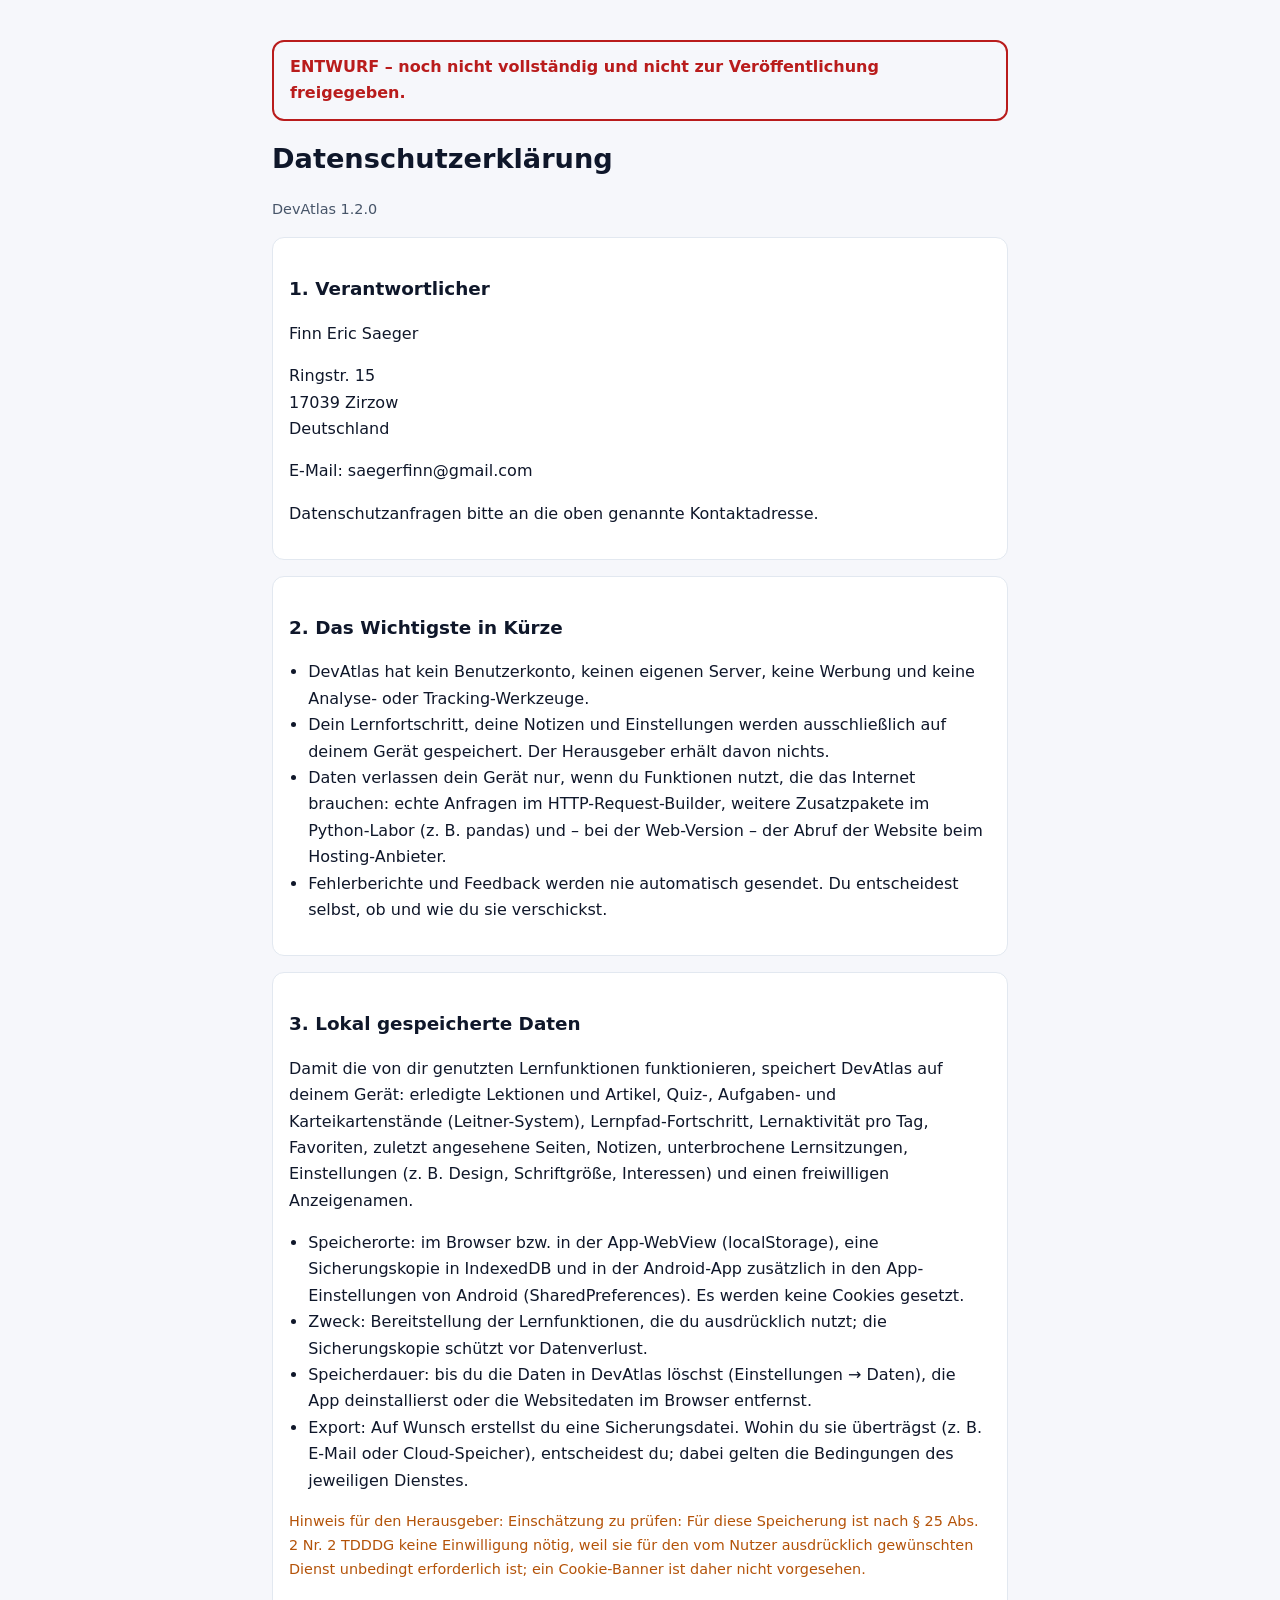
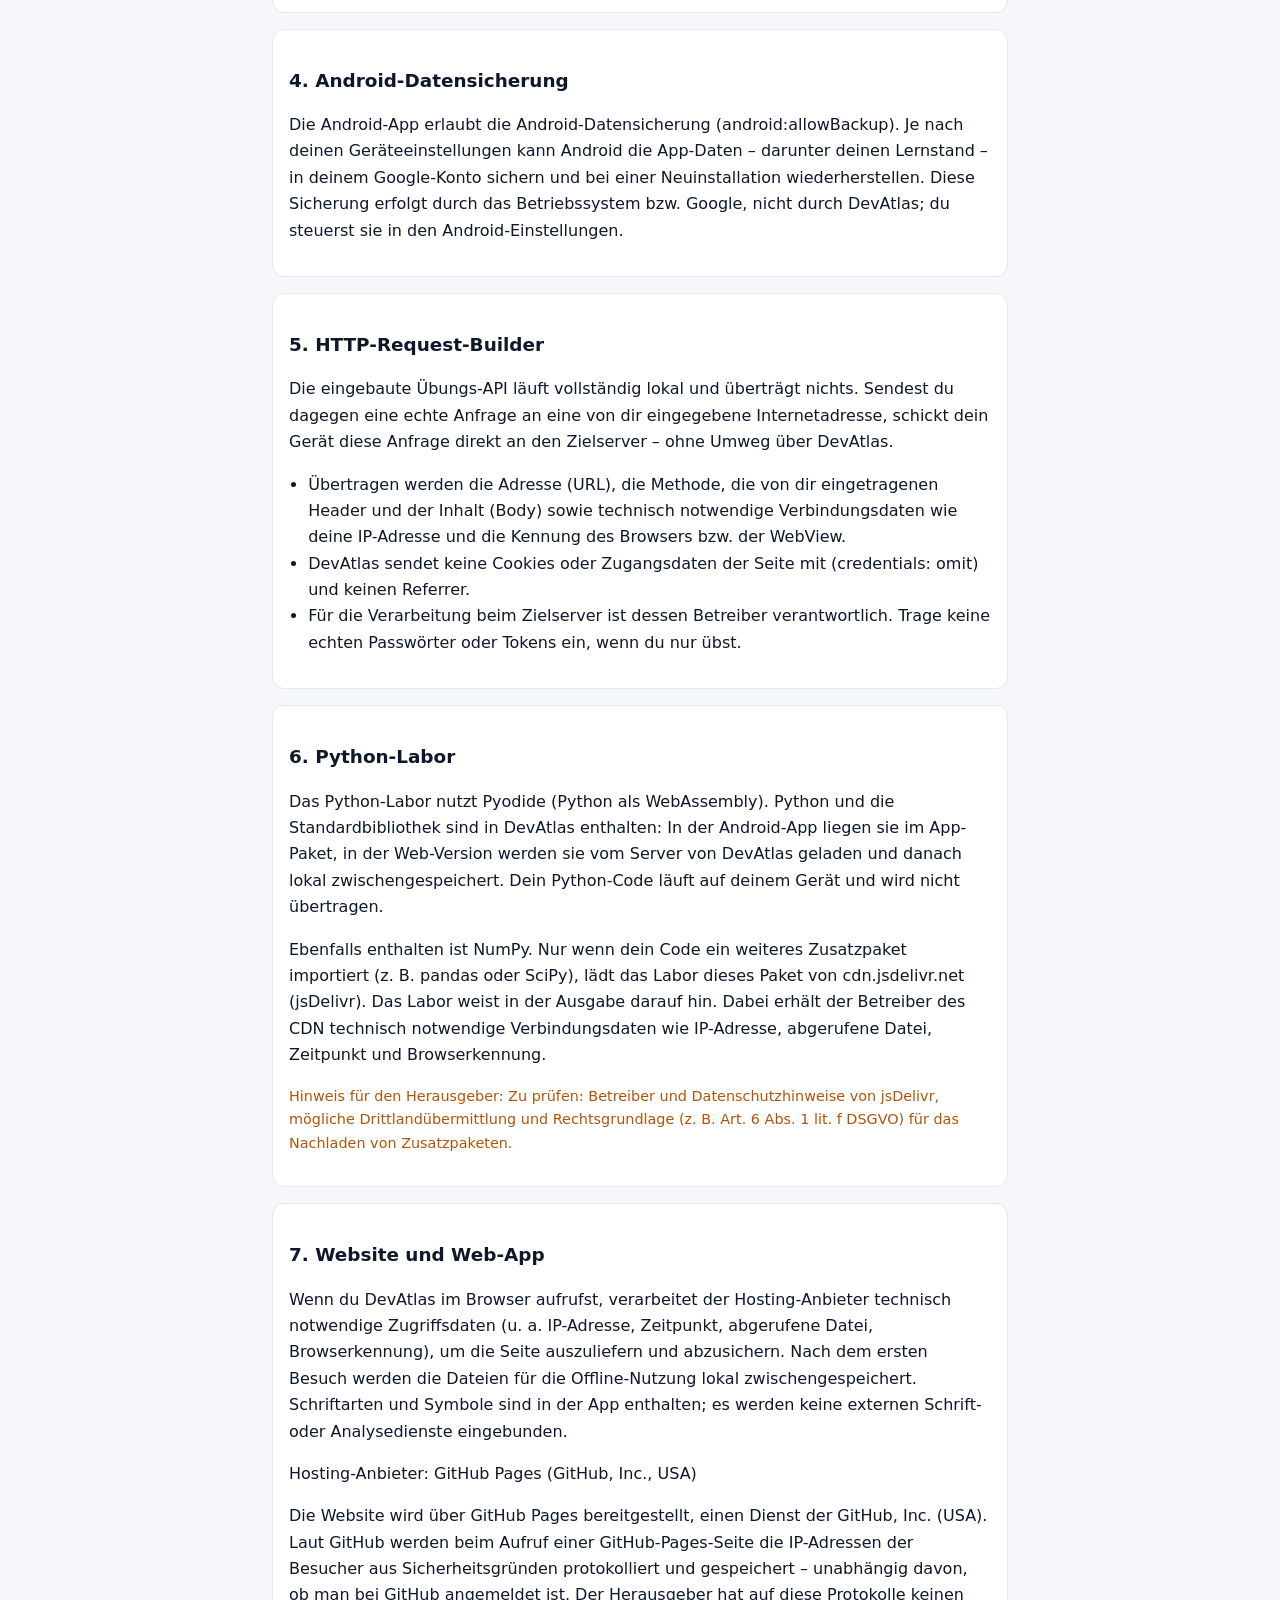
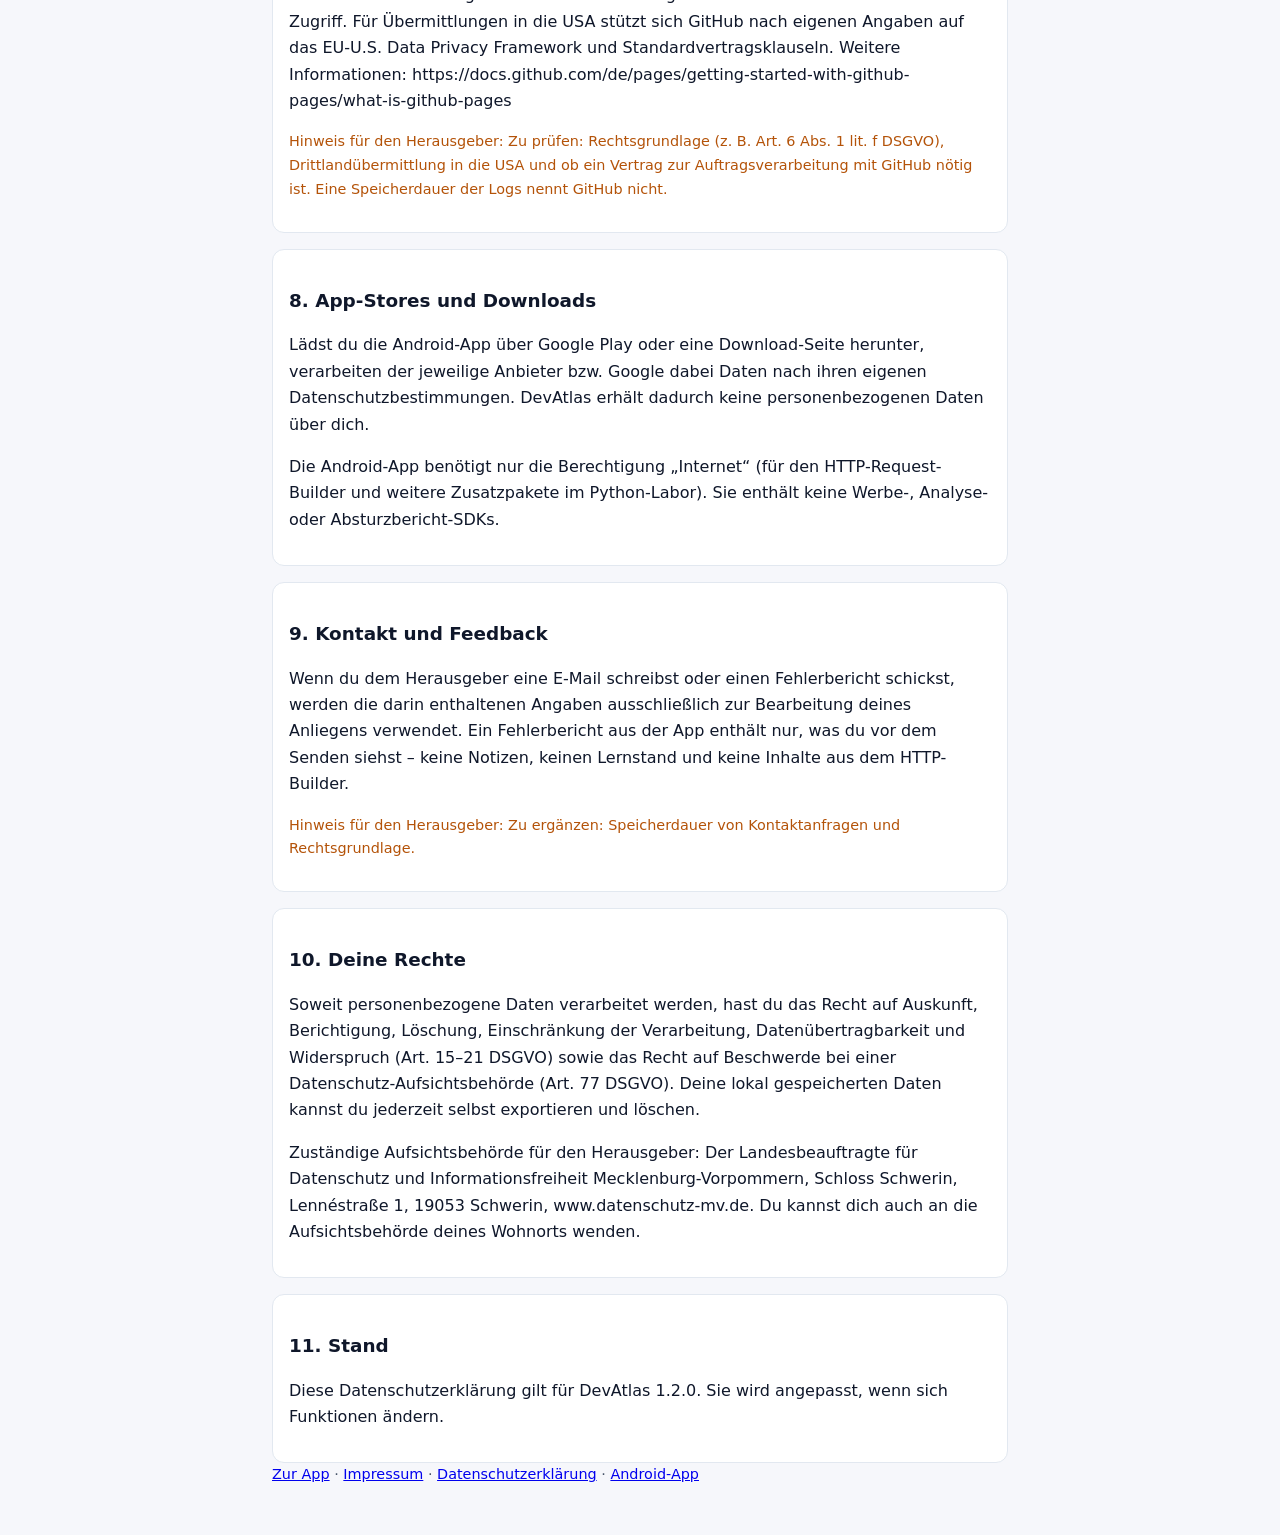
==== rechtliches/datenschutz.html @ 6d9e34c5 "DevAtlas 1.2.0" ====
<!doctype html>
<html lang="de">
<head>
<meta charset="utf-8">
<meta name="viewport" content="width=device-width, initial-scale=1">
<meta name="robots" content="noindex">
<title>Datenschutzerklärung – DevAtlas</title>
<style>
:root{color-scheme:light dark;--fg:#0f172a;--muted:#475569;--bg:#f6f7fb;--card:#fff;--line:#e2e8f0;--warn:#b45309;--bad:#b91c1c}
@media (prefers-color-scheme:dark){:root{--fg:#e7e9f0;--muted:#a3abbd;--bg:#090b11;--card:#11141d;--line:#1d2230;--warn:#fbbf24;--bad:#f87171}}
body{margin:0;background:var(--bg);color:var(--fg);font:16px/1.65 system-ui,-apple-system,"Segoe UI",sans-serif}
main{max-width:46rem;margin:0 auto;padding:1.5rem 1rem 3rem}
h1{font-size:1.7rem;margin:.5rem 0 1rem}h2{font-size:1.15rem;margin:2rem 0 .5rem}
section{background:var(--card);border:1px solid var(--line);border-radius:12px;padding:.25rem 1rem 1rem;margin-top:1rem}
p,li{color:var(--fg)}ul{padding-left:1.2rem}.meta{color:var(--muted);font-size:.9rem}
.missing{color:var(--bad);font-weight:600}.todo{color:var(--warn);font-size:.9rem}
.draft{border:2px solid var(--bad);border-radius:12px;padding:.75rem 1rem;color:var(--bad);font-weight:600}
</style>
</head>
<body>
<main>
<p class="draft">ENTWURF – noch nicht vollständig und nicht zur Veröffentlichung freigegeben.</p>
<h1>Datenschutzerklärung</h1>
<p class="meta">DevAtlas 1.2.0</p>
<section id="verantwortlich"><h2>1. Verantwortlicher</h2>
<p>Finn Eric Saeger</p>
<p>Ringstr. 15<br>17039 Zirzow<br>Deutschland</p>
<p>E-Mail: saegerfinn@gmail.com</p>
<p>Datenschutzanfragen bitte an die oben genannte Kontaktadresse.</p></section>
<section id="ueberblick"><h2>2. Das Wichtigste in Kürze</h2>
<ul><li>DevAtlas hat kein Benutzerkonto, keinen eigenen Server, keine Werbung und keine Analyse- oder Tracking-Werkzeuge.</li><li>Dein Lernfortschritt, deine Notizen und Einstellungen werden ausschließlich auf deinem Gerät gespeichert. Der Herausgeber erhält davon nichts.</li><li>Daten verlassen dein Gerät nur, wenn du Funktionen nutzt, die das Internet brauchen: echte Anfragen im HTTP-Request-Builder, weitere Zusatzpakete im Python-Labor (z. B. pandas) und – bei der Web-Version – der Abruf der Website beim Hosting-Anbieter.</li><li>Fehlerberichte und Feedback werden nie automatisch gesendet. Du entscheidest selbst, ob und wie du sie verschickst.</li></ul></section>
<section id="lokal"><h2>3. Lokal gespeicherte Daten</h2>
<p>Damit die von dir genutzten Lernfunktionen funktionieren, speichert DevAtlas auf deinem Gerät: erledigte Lektionen und Artikel, Quiz-, Aufgaben- und Karteikartenstände (Leitner-System), Lernpfad-Fortschritt, Lernaktivität pro Tag, Favoriten, zuletzt angesehene Seiten, Notizen, unterbrochene Lernsitzungen, Einstellungen (z. B. Design, Schriftgröße, Interessen) und einen freiwilligen Anzeigenamen.</p>
<ul><li>Speicherorte: im Browser bzw. in der App-WebView (localStorage), eine Sicherungskopie in IndexedDB und in der Android-App zusätzlich in den App-Einstellungen von Android (SharedPreferences). Es werden keine Cookies gesetzt.</li><li>Zweck: Bereitstellung der Lernfunktionen, die du ausdrücklich nutzt; die Sicherungskopie schützt vor Datenverlust.</li><li>Speicherdauer: bis du die Daten in DevAtlas löschst (Einstellungen → Daten), die App deinstallierst oder die Websitedaten im Browser entfernst.</li><li>Export: Auf Wunsch erstellst du eine Sicherungsdatei. Wohin du sie überträgst (z. B. E-Mail oder Cloud-Speicher), entscheidest du; dabei gelten die Bedingungen des jeweiligen Dienstes.</li></ul>
<p class="todo">Hinweis für den Herausgeber: Einschätzung zu prüfen: Für diese Speicherung ist nach § 25 Abs. 2 Nr. 2 TDDDG keine Einwilligung nötig, weil sie für den vom Nutzer ausdrücklich gewünschten Dienst unbedingt erforderlich ist; ein Cookie-Banner ist daher nicht vorgesehen.</p></section>
<section id="android-backup"><h2>4. Android-Datensicherung</h2>
<p>Die Android-App erlaubt die Android-Datensicherung (android:allowBackup). Je nach deinen Geräteeinstellungen kann Android die App-Daten – darunter deinen Lernstand – in deinem Google-Konto sichern und bei einer Neuinstallation wiederherstellen. Diese Sicherung erfolgt durch das Betriebssystem bzw. Google, nicht durch DevAtlas; du steuerst sie in den Android-Einstellungen.</p></section>
<section id="http"><h2>5. HTTP-Request-Builder</h2>
<p>Die eingebaute Übungs-API läuft vollständig lokal und überträgt nichts. Sendest du dagegen eine echte Anfrage an eine von dir eingegebene Internetadresse, schickt dein Gerät diese Anfrage direkt an den Zielserver – ohne Umweg über DevAtlas.</p>
<ul><li>Übertragen werden die Adresse (URL), die Methode, die von dir eingetragenen Header und der Inhalt (Body) sowie technisch notwendige Verbindungsdaten wie deine IP-Adresse und die Kennung des Browsers bzw. der WebView.</li><li>DevAtlas sendet keine Cookies oder Zugangsdaten der Seite mit (credentials: omit) und keinen Referrer.</li><li>Für die Verarbeitung beim Zielserver ist dessen Betreiber verantwortlich. Trage keine echten Passwörter oder Tokens ein, wenn du nur übst.</li></ul></section>
<section id="python"><h2>6. Python-Labor</h2>
<p>Das Python-Labor nutzt Pyodide (Python als WebAssembly). Python und die Standardbibliothek sind in DevAtlas enthalten: In der Android-App liegen sie im App-Paket, in der Web-Version werden sie vom Server von DevAtlas geladen und danach lokal zwischengespeichert. Dein Python-Code läuft auf deinem Gerät und wird nicht übertragen.</p>
<p>Ebenfalls enthalten ist NumPy. Nur wenn dein Code ein weiteres Zusatzpaket importiert (z. B. pandas oder SciPy), lädt das Labor dieses Paket von cdn.jsdelivr.net (jsDelivr). Das Labor weist in der Ausgabe darauf hin. Dabei erhält der Betreiber des CDN technisch notwendige Verbindungsdaten wie IP-Adresse, abgerufene Datei, Zeitpunkt und Browserkennung.</p>
<p class="todo">Hinweis für den Herausgeber: Zu prüfen: Betreiber und Datenschutzhinweise von jsDelivr, mögliche Drittlandübermittlung und Rechtsgrundlage (z. B. Art. 6 Abs. 1 lit. f DSGVO) für das Nachladen von Zusatzpaketen.</p></section>
<section id="hosting"><h2>7. Website und Web-App</h2>
<p>Wenn du DevAtlas im Browser aufrufst, verarbeitet der Hosting-Anbieter technisch notwendige Zugriffsdaten (u. a. IP-Adresse, Zeitpunkt, abgerufene Datei, Browserkennung), um die Seite auszuliefern und abzusichern. Nach dem ersten Besuch werden die Dateien für die Offline-Nutzung lokal zwischengespeichert. Schriftarten und Symbole sind in der App enthalten; es werden keine externen Schrift- oder Analysedienste eingebunden.</p>
<p>Hosting-Anbieter: GitHub Pages (GitHub, Inc., USA)</p>
<p>Die Website wird über GitHub Pages bereitgestellt, einen Dienst der GitHub, Inc. (USA). Laut GitHub werden beim Aufruf einer GitHub-Pages-Seite die IP-Adressen der Besucher aus Sicherheitsgründen protokolliert und gespeichert – unabhängig davon, ob man bei GitHub angemeldet ist. Der Herausgeber hat auf diese Protokolle keinen Zugriff. Für Übermittlungen in die USA stützt sich GitHub nach eigenen Angaben auf das EU-U.S. Data Privacy Framework und Standardvertragsklauseln. Weitere Informationen: https://docs.github.com/de/pages/getting-started-with-github-pages/what-is-github-pages</p>
<p class="todo">Hinweis für den Herausgeber: Zu prüfen: Rechtsgrundlage (z. B. Art. 6 Abs. 1 lit. f DSGVO), Drittlandübermittlung in die USA und ob ein Vertrag zur Auftragsverarbeitung mit GitHub nötig ist. Eine Speicherdauer der Logs nennt GitHub nicht.</p></section>
<section id="store"><h2>8. App-Stores und Downloads</h2>
<p>Lädst du die Android-App über Google Play oder eine Download-Seite herunter, verarbeiten der jeweilige Anbieter bzw. Google dabei Daten nach ihren eigenen Datenschutzbestimmungen. DevAtlas erhält dadurch keine personenbezogenen Daten über dich.</p>
<p>Die Android-App benötigt nur die Berechtigung „Internet“ (für den HTTP-Request-Builder und weitere Zusatzpakete im Python-Labor). Sie enthält keine Werbe-, Analyse- oder Absturzbericht-SDKs.</p></section>
<section id="kontakt"><h2>9. Kontakt und Feedback</h2>
<p>Wenn du dem Herausgeber eine E-Mail schreibst oder einen Fehlerbericht schickst, werden die darin enthaltenen Angaben ausschließlich zur Bearbeitung deines Anliegens verwendet. Ein Fehlerbericht aus der App enthält nur, was du vor dem Senden siehst – keine Notizen, keinen Lernstand und keine Inhalte aus dem HTTP-Builder.</p>
<p class="todo">Hinweis für den Herausgeber: Zu ergänzen: Speicherdauer von Kontaktanfragen und Rechtsgrundlage.</p></section>
<section id="rechte"><h2>10. Deine Rechte</h2>
<p>Soweit personenbezogene Daten verarbeitet werden, hast du das Recht auf Auskunft, Berichtigung, Löschung, Einschränkung der Verarbeitung, Datenübertragbarkeit und Widerspruch (Art. 15–21 DSGVO) sowie das Recht auf Beschwerde bei einer Datenschutz-Aufsichtsbehörde (Art. 77 DSGVO). Deine lokal gespeicherten Daten kannst du jederzeit selbst exportieren und löschen.</p>
<p>Zuständige Aufsichtsbehörde für den Herausgeber: Der Landesbeauftragte für Datenschutz und Informationsfreiheit Mecklenburg-Vorpommern, Schloss Schwerin, Lennéstraße 1, 19053 Schwerin, www.datenschutz-mv.de. Du kannst dich auch an die Aufsichtsbehörde deines Wohnorts wenden.</p></section>
<section id="stand"><h2>11. Stand</h2>
<p>Diese Datenschutzerklärung gilt für DevAtlas 1.2.0. Sie wird angepasst, wenn sich Funktionen ändern.</p></section>
<nav class="meta" aria-label="Weitere Seiten"><a href="../">Zur App</a> · <a href="impressum.html">Impressum</a> · <a href="datenschutz.html">Datenschutzerklärung</a> · <a href="../download/">Android-App</a></nav>
</main>
</body>
</html>
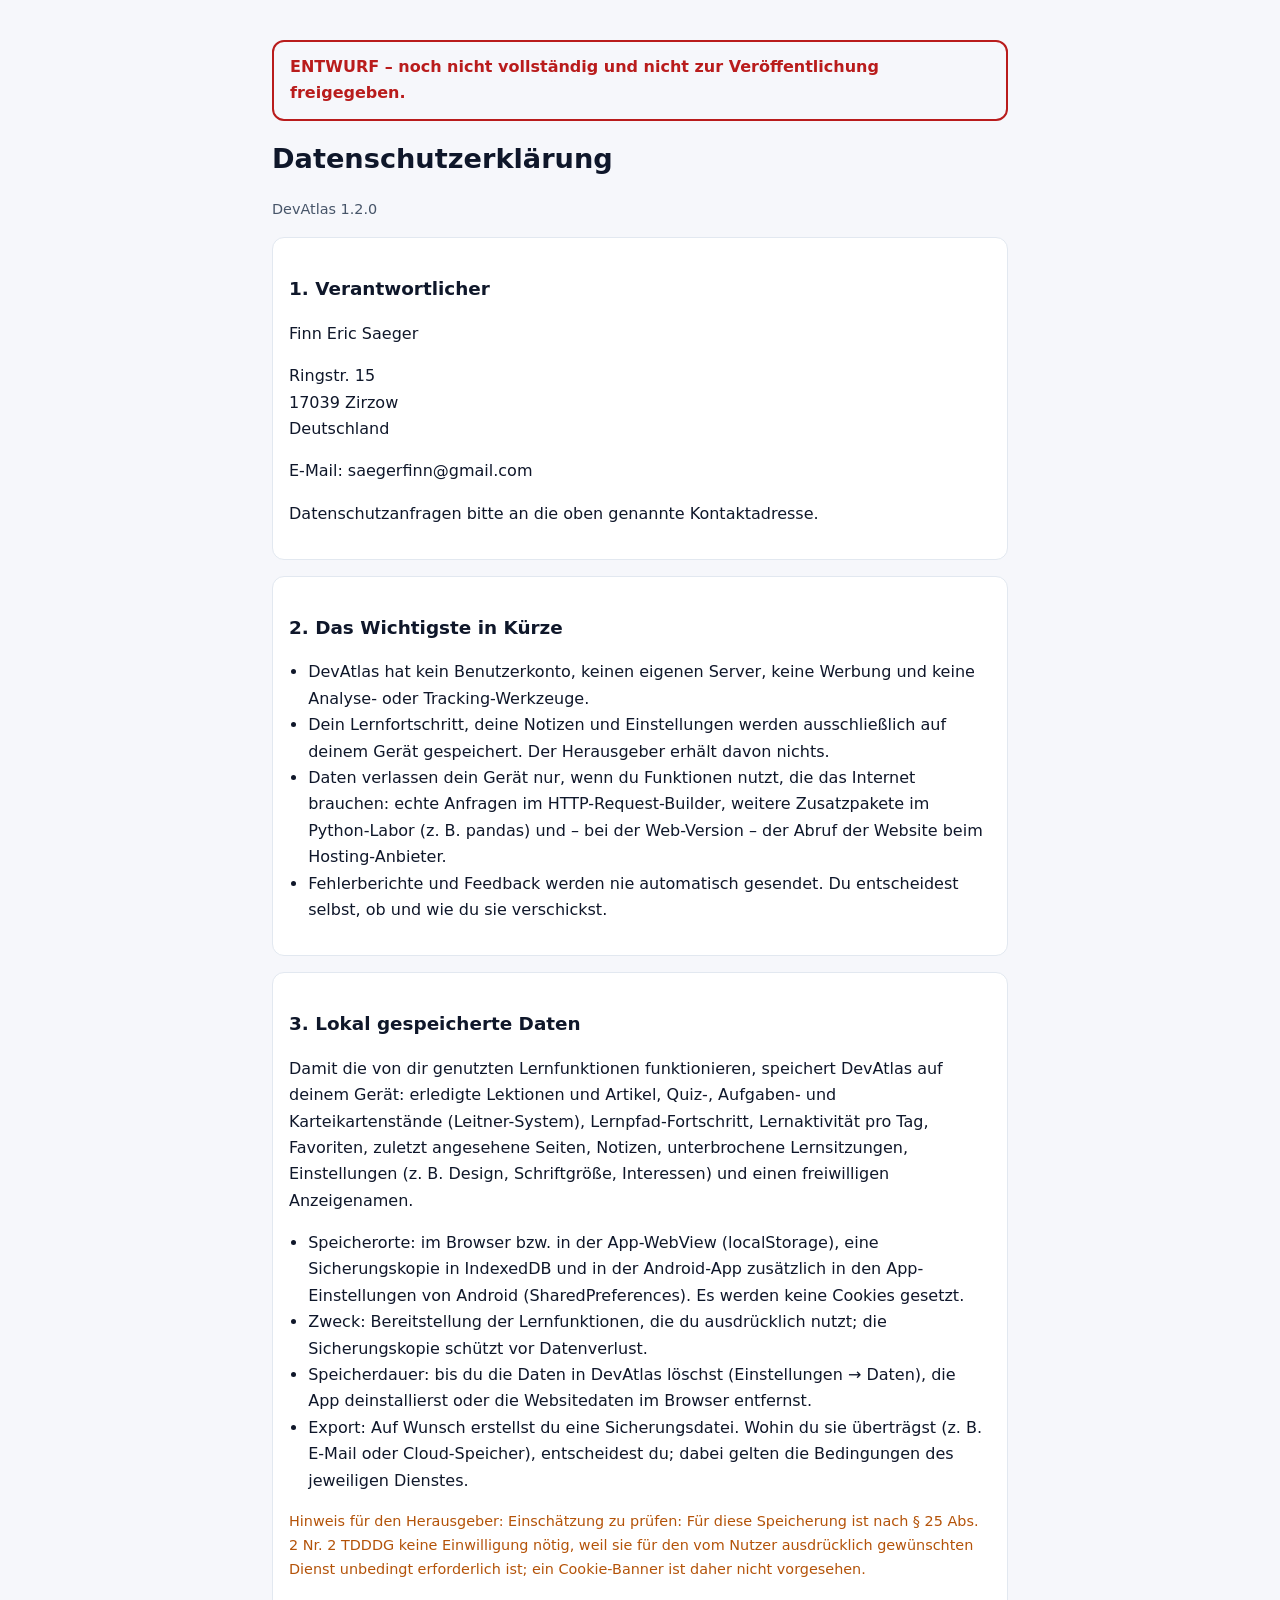
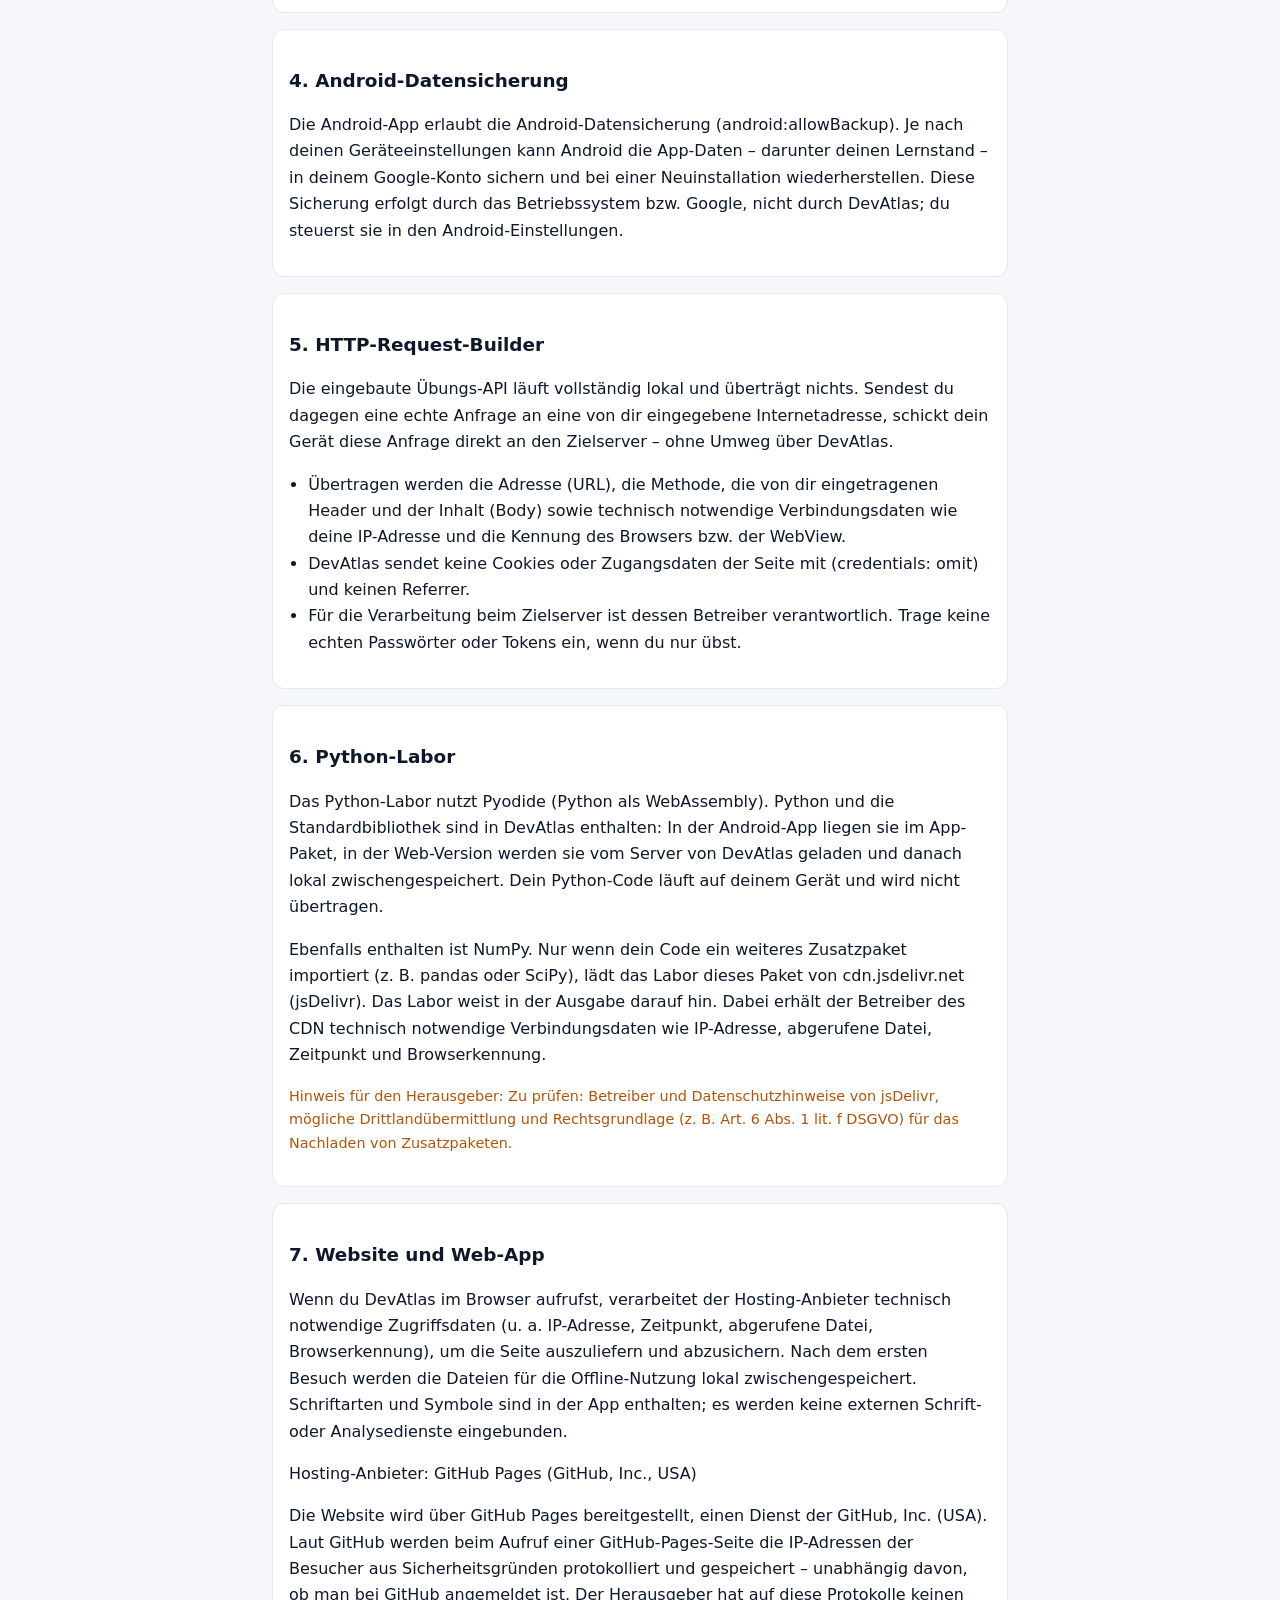
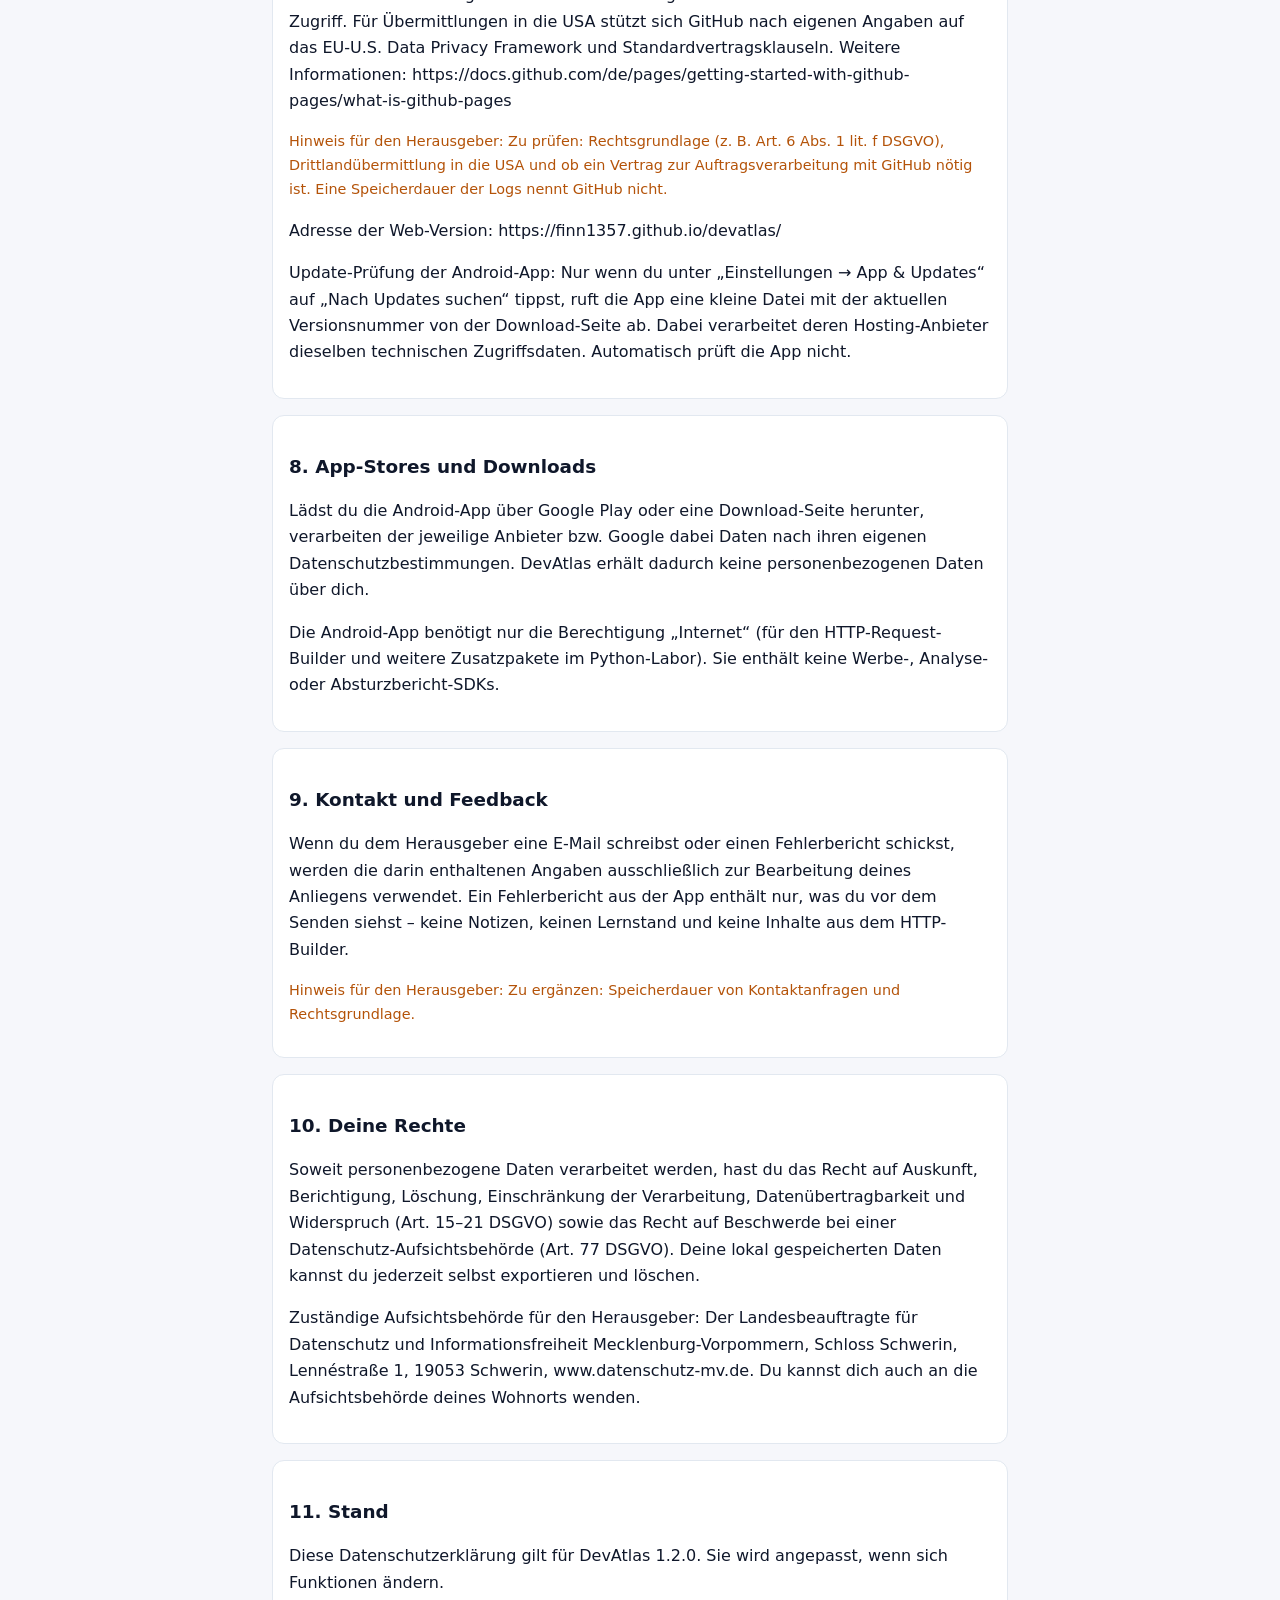
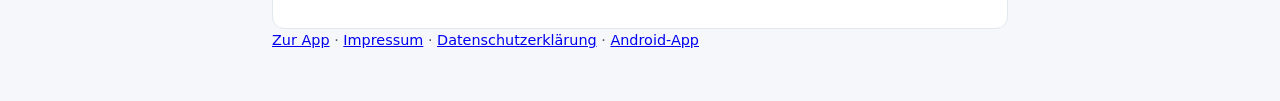
==== commit 55746a82: "DevAtlas 1.2.0: überarbeitete Darstellung auf dem Smartphone, Adressen in Impressum und Datenschutz" ====
--- a/rechtliches/datenschutz.html
+++ b/rechtliches/datenschutz.html
@@ -46,7 +46,9 @@
 <p>Wenn du DevAtlas im Browser aufrufst, verarbeitet der Hosting-Anbieter technisch notwendige Zugriffsdaten (u. a. IP-Adresse, Zeitpunkt, abgerufene Datei, Browserkennung), um die Seite auszuliefern und abzusichern. Nach dem ersten Besuch werden die Dateien für die Offline-Nutzung lokal zwischengespeichert. Schriftarten und Symbole sind in der App enthalten; es werden keine externen Schrift- oder Analysedienste eingebunden.</p>
 <p>Hosting-Anbieter: GitHub Pages (GitHub, Inc., USA)</p>
 <p>Die Website wird über GitHub Pages bereitgestellt, einen Dienst der GitHub, Inc. (USA). Laut GitHub werden beim Aufruf einer GitHub-Pages-Seite die IP-Adressen der Besucher aus Sicherheitsgründen protokolliert und gespeichert – unabhängig davon, ob man bei GitHub angemeldet ist. Der Herausgeber hat auf diese Protokolle keinen Zugriff. Für Übermittlungen in die USA stützt sich GitHub nach eigenen Angaben auf das EU-U.S. Data Privacy Framework und Standardvertragsklauseln. Weitere Informationen: https://docs.github.com/de/pages/getting-started-with-github-pages/what-is-github-pages</p>
-<p class="todo">Hinweis für den Herausgeber: Zu prüfen: Rechtsgrundlage (z. B. Art. 6 Abs. 1 lit. f DSGVO), Drittlandübermittlung in die USA und ob ein Vertrag zur Auftragsverarbeitung mit GitHub nötig ist. Eine Speicherdauer der Logs nennt GitHub nicht.</p></section>
+<p class="todo">Hinweis für den Herausgeber: Zu prüfen: Rechtsgrundlage (z. B. Art. 6 Abs. 1 lit. f DSGVO), Drittlandübermittlung in die USA und ob ein Vertrag zur Auftragsverarbeitung mit GitHub nötig ist. Eine Speicherdauer der Logs nennt GitHub nicht.</p>
+<p>Adresse der Web-Version: https://finn1357.github.io/devatlas/</p>
+<p>Update-Prüfung der Android-App: Nur wenn du unter „Einstellungen → App &amp; Updates“ auf „Nach Updates suchen“ tippst, ruft die App eine kleine Datei mit der aktuellen Versionsnummer von der Download-Seite ab. Dabei verarbeitet deren Hosting-Anbieter dieselben technischen Zugriffsdaten. Automatisch prüft die App nicht.</p></section>
 <section id="store"><h2>8. App-Stores und Downloads</h2>
 <p>Lädst du die Android-App über Google Play oder eine Download-Seite herunter, verarbeiten der jeweilige Anbieter bzw. Google dabei Daten nach ihren eigenen Datenschutzbestimmungen. DevAtlas erhält dadurch keine personenbezogenen Daten über dich.</p>
 <p>Die Android-App benötigt nur die Berechtigung „Internet“ (für den HTTP-Request-Builder und weitere Zusatzpakete im Python-Labor). Sie enthält keine Werbe-, Analyse- oder Absturzbericht-SDKs.</p></section>
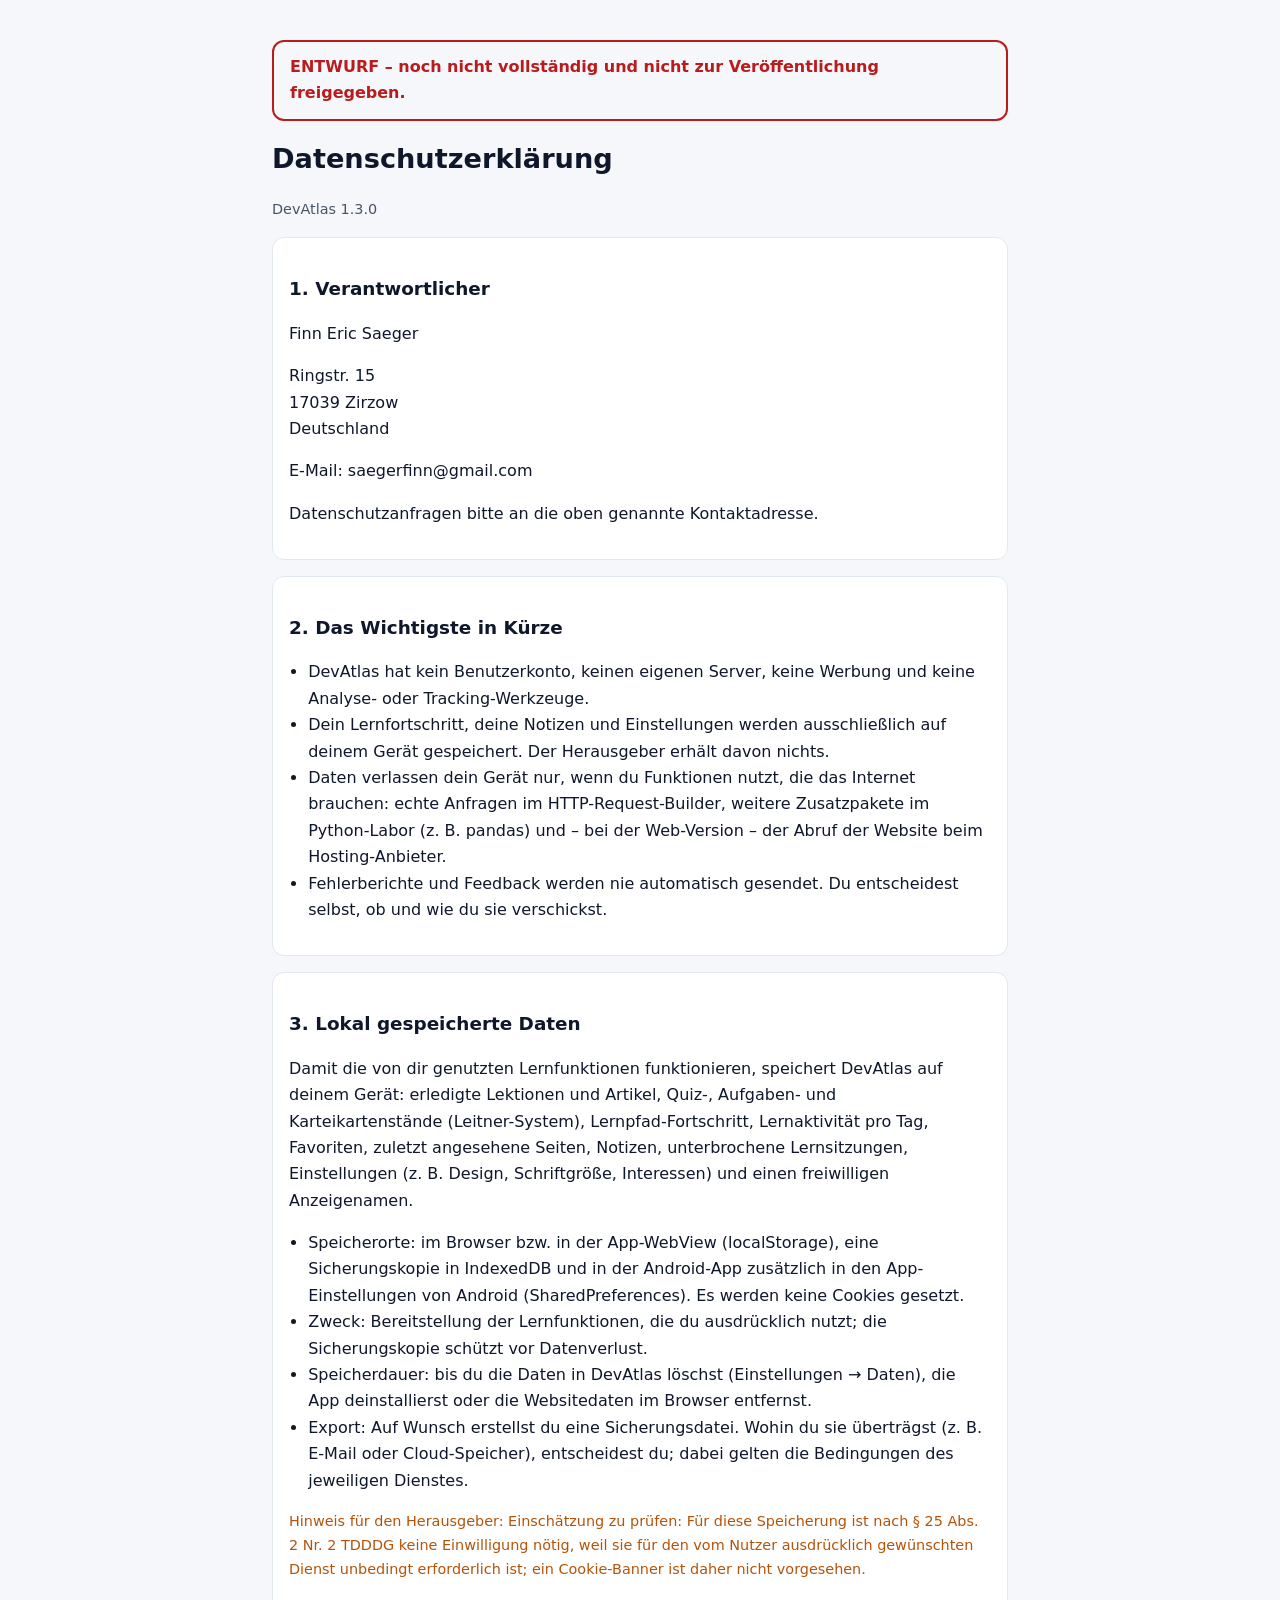
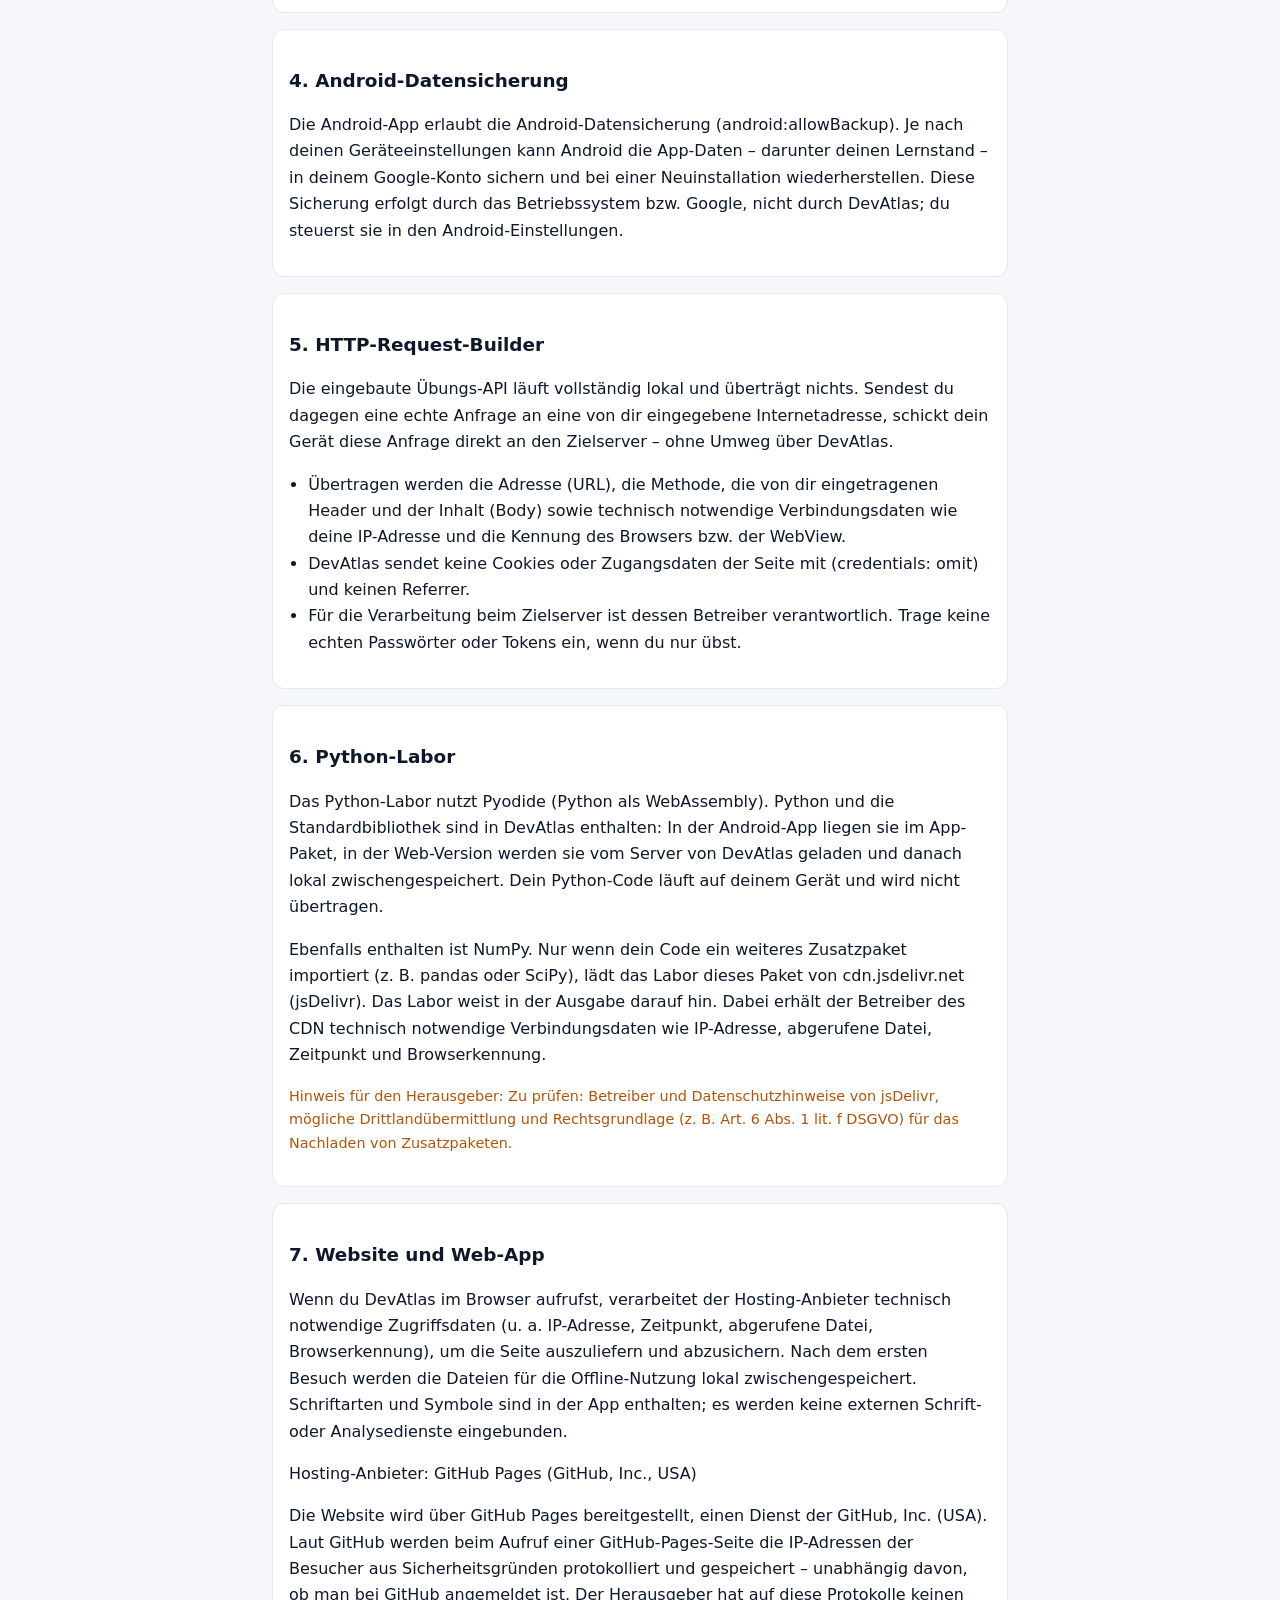
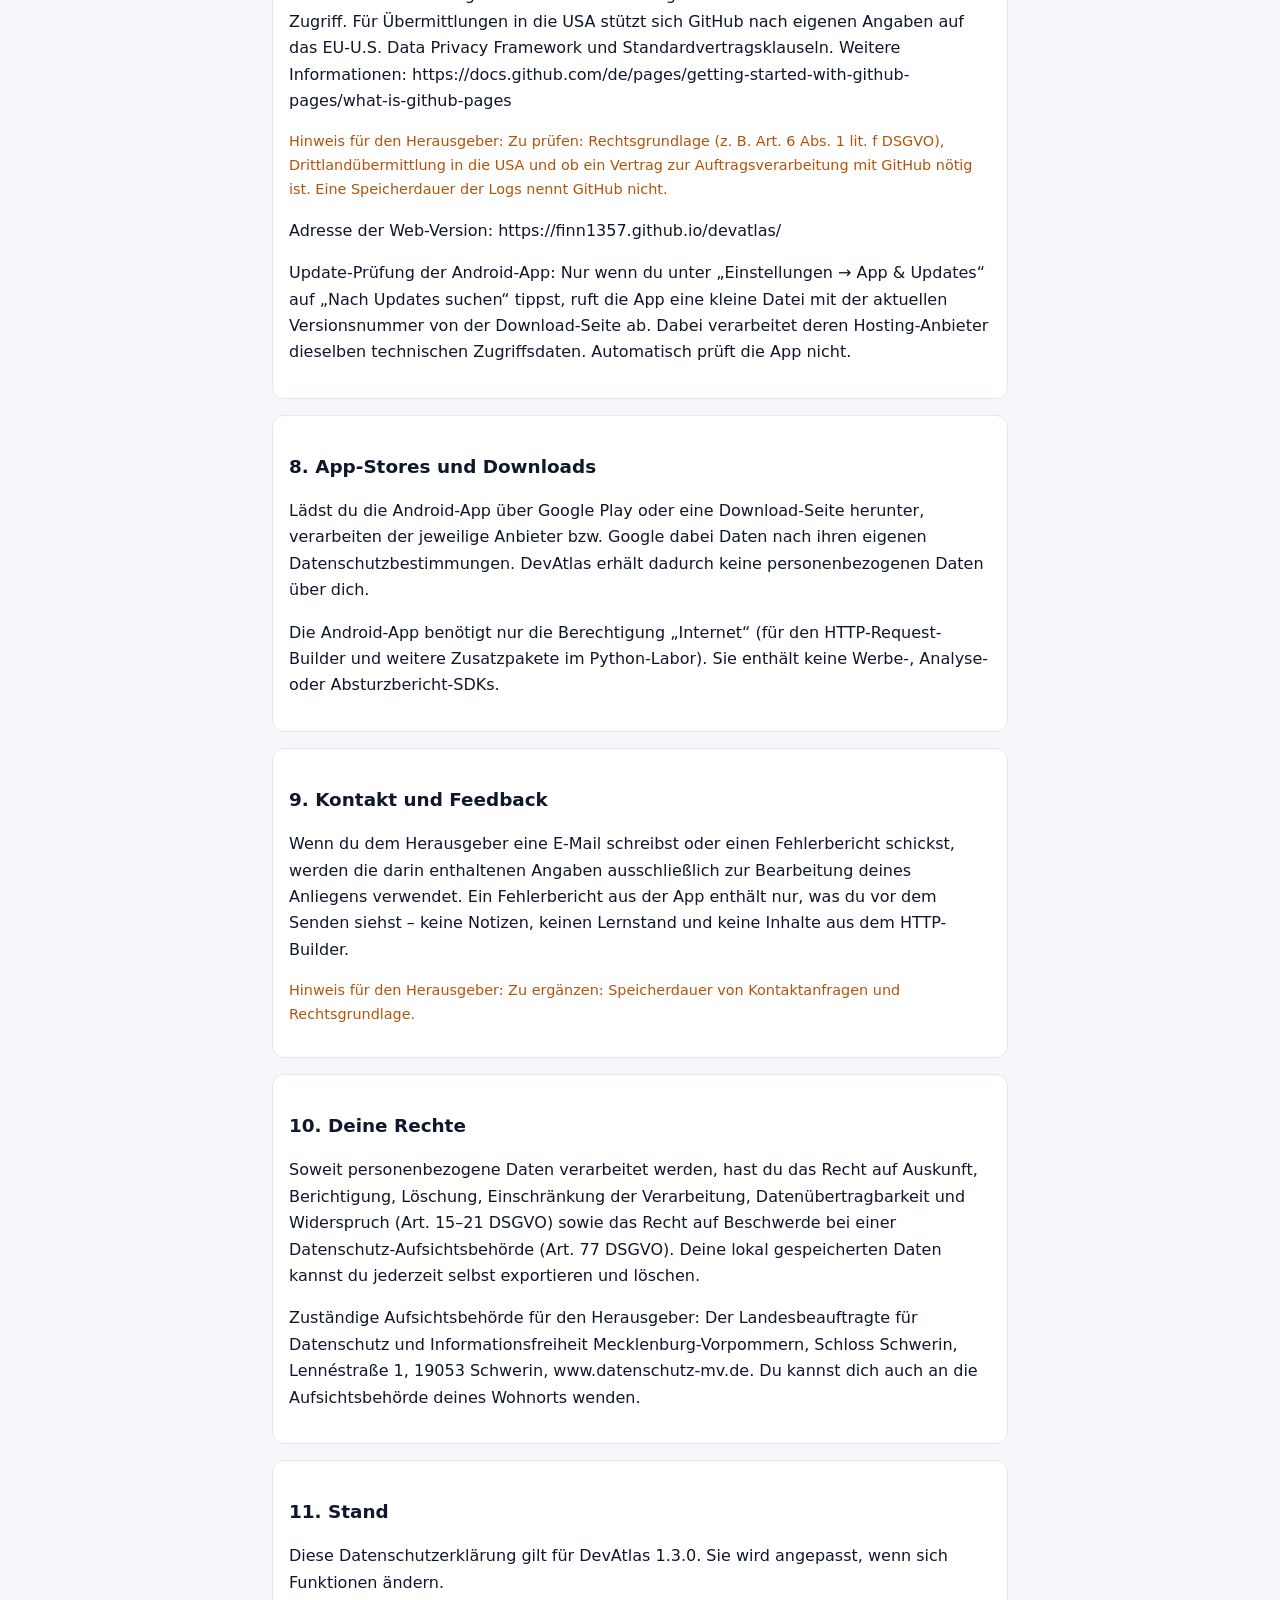
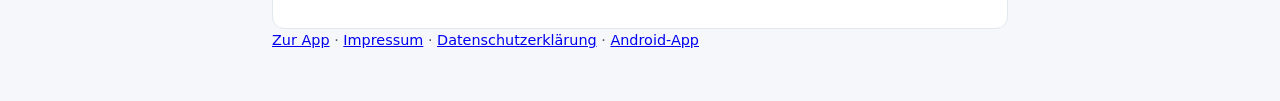
==== commit d062a7b8: "DevAtlas 1.3.0: Security-Einstieg, Rätsel-Labor und Patchnotes" ====
--- a/rechtliches/datenschutz.html
+++ b/rechtliches/datenschutz.html
@@ -21,7 +21,7 @@
 <main>
 <p class="draft">ENTWURF – noch nicht vollständig und nicht zur Veröffentlichung freigegeben.</p>
 <h1>Datenschutzerklärung</h1>
-<p class="meta">DevAtlas 1.2.0</p>
+<p class="meta">DevAtlas 1.3.0</p>
 <section id="verantwortlich"><h2>1. Verantwortlicher</h2>
 <p>Finn Eric Saeger</p>
 <p>Ringstr. 15<br>17039 Zirzow<br>Deutschland</p>
@@ -59,7 +59,7 @@
 <p>Soweit personenbezogene Daten verarbeitet werden, hast du das Recht auf Auskunft, Berichtigung, Löschung, Einschränkung der Verarbeitung, Datenübertragbarkeit und Widerspruch (Art. 15–21 DSGVO) sowie das Recht auf Beschwerde bei einer Datenschutz-Aufsichtsbehörde (Art. 77 DSGVO). Deine lokal gespeicherten Daten kannst du jederzeit selbst exportieren und löschen.</p>
 <p>Zuständige Aufsichtsbehörde für den Herausgeber: Der Landesbeauftragte für Datenschutz und Informationsfreiheit Mecklenburg-Vorpommern, Schloss Schwerin, Lennéstraße 1, 19053 Schwerin, www.datenschutz-mv.de. Du kannst dich auch an die Aufsichtsbehörde deines Wohnorts wenden.</p></section>
 <section id="stand"><h2>11. Stand</h2>
-<p>Diese Datenschutzerklärung gilt für DevAtlas 1.2.0. Sie wird angepasst, wenn sich Funktionen ändern.</p></section>
+<p>Diese Datenschutzerklärung gilt für DevAtlas 1.3.0. Sie wird angepasst, wenn sich Funktionen ändern.</p></section>
 <nav class="meta" aria-label="Weitere Seiten"><a href="../">Zur App</a> · <a href="impressum.html">Impressum</a> · <a href="datenschutz.html">Datenschutzerklärung</a> · <a href="../download/">Android-App</a></nav>
 </main>
 </body>
